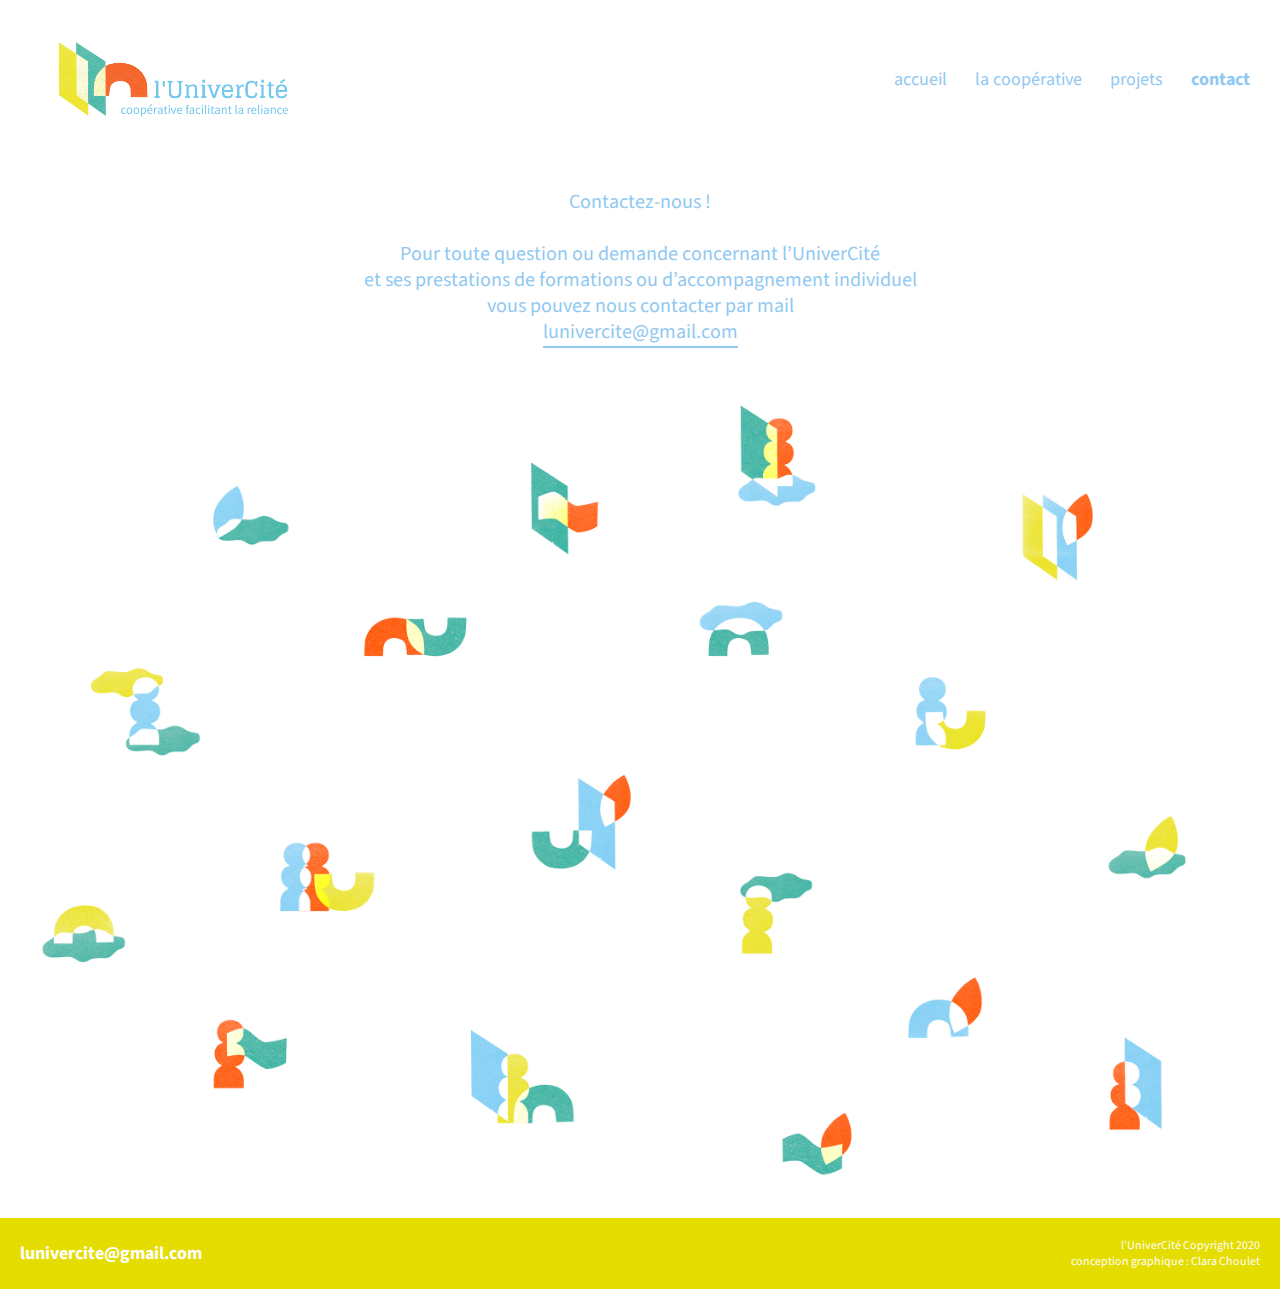
==== contact.html @ 1f80ed15 "ajout repository #2" ====
<!doctype html>
<html>
	<head>
		<meta charset="utf-8">
		<meta name="generator" content="SuperHi">
		<meta http-equiv="X-UA-Compatible" content="IE=edge">
		<meta name="viewport" content="width=device-width, initial-scale=1">
		<title>l'UniverCité</title>
		<meta name="description" content="coopérative facilitant la reliance">
		<meta property="og:title" content="l'UniverCité">
		<meta property="og:type" content="website">
		<meta property="og:url" content="___CURRENT_URL___">
		<meta property="og:description" content="coopérative facilitant la reliance">
		<meta property="og:image" content="___ROOT_HOST___/lunivercite.png">
		<link rel="stylesheet" href="_base.css">
		<link rel="stylesheet" href="_fonts.css">
		<link rel="stylesheet" href="style.css">
	</head>
	<body>
		<script src="superhi.js"></script>
		<header>
		  <h1><img src="./image/gif_site_univercite.gif" /></h1>

		  <nav>
		    <a href="index.html" >accueil</a>
		    <a href="cooperative.html"> la coopérative</a>
		    <a href="projets.html">projets</a>
		    <a href="contact.html" class="selected">contact</a>
		  </nav>
		</header>

		<section class="contact">
		<p>Contactez-nous !<br><br>
		 Pour toute question ou demande concernant l’UniverCité<br> et ses prestations de formations ou d’accompagnement individuel<br> vous pouvez nous contacter par mail<br> <a href="mailto:lunivercite@gmail.com">lunivercite@gmail.com</a>
		  </p>
		</section>

		<div class="contactImage">
		  <img src="./image/contact/lunivercite.png">
		</div>

		<footer>

		  <div>
		    <h2>
		      <a href="mailto:lunivercite@gmail.com" class="mailto">lunivercite@gmail.com</a>
		    </h2>
		  </div>

		  <div>
		    <p>
		      l'UniverCité Copyright 2020<br>
		    conception graphique : <a href="http://clarachoulet.com">Clara Choulet</a></p>
		  </div>
		</footer>

	</body>
</html>
---- _base.css ----
html, body, div, span, applet, object, iframe,
h1, h2, h3, h4, h5, h6, p, blockquote, pre,
a, abbr, acronym, address, big, cite, code,
del, dfn, em, img, ins, kbd, q, s, samp,
small, strike, strong, sub, sup, tt, var,
b, u, i, center,
dl, dt, dd, ol, ul, li,
fieldset, form, label, legend,
table, caption, tbody, tfoot, thead, tr, th, td,
article, aside, canvas, details, embed,
figure, figcaption, footer, header, hgroup,
menu, nav, output, ruby, section, summary,
time, mark, audio, video {
  margin: 0;
  padding: 0;
  border: 0;
  font-size: 100%;
  font: inherit;
  vertical-align: baseline;
}

article, aside, details, figcaption, figure,
footer, header, hgroup, menu, nav, section {
  display: block;
}
body {
  line-height: 1;
}
ol, ul {
  list-style: none;
}
blockquote, q {
  quotes: none;
}
blockquote:before, blockquote:after,
q:before, q:after {
  content: '';
  content: none;
}
table {
  border-collapse: collapse;
  border-spacing: 0;
}

img, iframe {
  vertical-align: bottom;
  max-width: 100%;
}

input, textarea, select {
  font: inherit;
}

* {
  -webkit-box-sizing: border-box;
  -moz-box-sizing: border-box;
  box-sizing: border-box;
  -webkit-font-smoothing: antialiased;
  text-rendering: optimizeLegibility;
}
---- _fonts.css ----
@import url(//fonts.googleapis.com/css?family=Source+Sans+Pro:400,700|Open+Sans:400,700);
---- style.css ----
body {
  font-family: Source Sans Pro;
  font-size: 16px;
  line-height: 1.3;
}

header {
  width: 100%;
  padding: 20px 30px 20px 20px;

  display: flex;
  justify-content: space-between;
  align-items: center;
}

header h1 {
  width: 300px;
  height: auto;
}

header nav {
  float: right;
}

header nav a {
  text-decoration: none;
  font-size: 18px;
  color: rgb(144, 200, 241);
  margin-left: 25px;
}

.selected {
  font-weight: 700;
}

header nav a:hover {
  color: rgb(94, 194, 154);
}

.intro {
  width: 100%;
  background-color: rgb(94, 194, 154);
}

.intro p {
  font-size: 20px;
  font-weight: 700;
  text-align: center;
  max-width: 600px;
  margin-left: auto;
  margin-right: auto;
  color: #fff;
  padding: 30px 30px 30px 30px;
}

.bienvenue {
  width: 100%;
  display: flex;
  flex-wrap: wrap;
  align-items: center;
  padding: 10px;
}

.imageBienvenue {
  width: 50%;
  text-align: center;
  transition: transform 0.3s ease;
}

.imageBienvenue:hover{
  transform: scale(1.1);
}

.texteBienvenue {
  width: 50%;
  background-color: #fff;
  color: rgb(144, 200, 241);
  font-size: 16px;
  padding: 10px 15px 20px 15px;
  font-weight: 700;
}

.texteBienvenue h2 {
  font-size: 20px;
  line-height: 3;
}

.citation {
  width: 100%;
  background-color: rgb(229, 220, 0);
}

.citation div p {
  font-size: 20px;
  font-weight: 700;
  text-align: center;
  max-width: 760px;
  margin-left: auto;
  margin-right: auto;
  color: #fff;
  padding: 30px 30px 30px 30px;
}

.totemsRoles {
  width: 100%;
  display: flex;
  flex-wrap: wrap;
    margin-top : 20px;

}

.totemsRoles div {
  width: 33.33%;
  text-align: center;
}

.totemsRoles div img {
  width: 100px;
  margin-left: auto;
  margin-right: auto;
  transition : transform 0.3s ease;
}
.totemsRoles div img:hover{
  transform: scale(1.3);
}

.roles {
  width: 100%;
  display: flex;
  flex-wrap: wrap;
}

.roles div {
  width: 33.33%;
  color: rgb(255, 72, 0);
  padding: 20px;
  font-weight: 700;
  text-align: center;
}

.roles div h3 {
  font-size: 20px;
}

.presentation {
  width: 100%;
  display: flex;
  flex-wrap: wrap;
  font-weight: 700;
}

.presentation h3 {
  font-size: 20px;
}

.presentationDemarche {
  width: 50%;
  background-color: rgb(144, 200, 241);
  color: #fff;
  padding: 20px;
}

.presentationAction {
  width: 50%;
  color: rgb(144, 200, 241);
  padding: 20px 40px 20px 20px;
}

footer {
  width: 100%;
  display: flex;
  flex-wrap: wrap;
  justify-content: space-between;
  align-items: center;
  color: #fff;
  background-color: rgb(229, 220, 0);
  padding: 20px;
}

footer div p {
  font-size: 12px;
  text-align: right;
}

.mailto {
  font-size: 18px;
  font-weight: 700;
    padding-bottom: 3px;

  transition: border-bottom 0.1s ease;
}

.mailto:hover{
  border-bottom: 2px solid #fff;

}

footer div a {
  text-decoration: none;
  color: #fff;
}



.introCoop{
  background-color: rgb(144, 200, 241);
  margin-bottom: 20px;
}

.introCoop div{
    max-width: 800px;
  margin-left: auto;
  margin-right: auto;
  padding: 30px;
}

.introCoop p{
  text-align: center;
  color: #fff;
  font-size: 18px;
  font-weight: 700;
}

.coop {
  display: flex;
  flex-wrap: wrap;
  justify-content: center;
  max-width: 900px;
  margin-right: auto;
  margin-left: auto;
}

.perso {
  margin: 15px;
  position: relative;

}

.perso img {
  max-height: 200px;

}

.overlay {
  opacity: 0;
  position: absolute;
  background-color: rgba(255, 72, 0, 0.7);
  width: 100%;
  height: 100%;
  left: 0;
  top: 0;
  padding: 15px;
  transition: opacity 0.5s cubic-bezier(0.4, 0, 0.2, 1);
}

.overlay h3 {
  color: #fff;
  font-weight: 700;
  font-size: 20px;
}

.perso:hover .overlay {
  opacity: 1;
}

.modal-background {
  position: fixed;
  top: 0;
  left: 0;
  width: 100%;
  height: 100%;
  background-color: rgba(255, 255, 255, 0.9);
}

.modal-close {
  position: fixed;
  right: 0px;
  top: 0px;
  color: rgb(144, 200, 241);
  font-weight: 900;
  padding: 20px;
  cursor: pointer;
  z-index: 3;
}

.modal-content {
position: absolute;
  top: 100px;
  left: 50%;
  max-width: 900px;
  width: 90%;
  transform: translateX(-50%);
  background-color: rgba(144, 200, 241, 0.9);
  padding: 50px 50px 40px 50px;
}

.modal-content {
  font-size: 18px;
  font-family: Open Sans;
  text-align: left;
  color: #fff;
}

.modal {
  display: none;
}

.introProjet div{
    max-width: 880px;
  margin-left: auto;
  margin-right: auto;
  padding: 30px;
}

.introProjet p{
  text-align: center;
  color: rgb(144, 200, 241);
  font-size: 18px;
  font-weight: 700;
}

.projet {
  display: flex;
  flex-wrap: wrap;
  width: 100%;
  font-weight: 500;
  color: #fff;
  min-height: 350px;
  justify-content: center;
  align-items: center;
  margin-bottom: 10px;
}

.projet h3 {
  font-size: 20px;
  font-weight: 700;
}

.imageProjet {
  align-items: center;
  width: 33.33%;
  background-color: #fff;
  text-align: center;
}



.texteProjet {
  width: 66.66%;
  padding: 10px;
  min-height: 200px;
  display: flex;
  flex-wrap: wrap;
  align-items: flex-start;
}

.texte1Projet {
  width: 50%;
  padding: 10px;
}

.texte2Projet {
  width: 50%;
  padding: 15px;
}

span {
  font-weight: 700;
}

.reference p {
  max-width: 550px;
  color: ;
  font-weight: 700;
  font-size: 18px;
  margin: 0 70px 30px 70px;
  transition: transform 0.5s ease;

}

.reference p:hover{
  transform : scale(1.15);
}

.reference span {
  font-weight: 500;
  font-size: 16px;
}

.gauche {
  float: left;
}
.droite {
  float: right;
  text-align: right;
}
.contact a {
  text-decoration: none;
  color: rgb(144, 200, 241);
  border-bottom: 2px solid rgb(144, 200, 241);
}

.contact a:hover {
  color: rgb(94, 194, 154);
  border-bottom: 2px solid rgb(94, 194, 154);
}

.contact {
  max-width: 600px;
  margin-left: auto;
  margin-right: auto;
  color: rgb(144, 200, 241);
  font-size: 20px;
  margin-top: 30px;
  text-align: center;
  margin-bottom: 20px;
}

.contactImage {
  max-width: 100%;
}

@media (max-width: 750px) {
  .overlay {
    display: none;
  }

  body {
    font-size: 14px;
    line-height: 1.2;
  }

  header {
    padding: 10px 15px 10px 10px;
    display: block;
    text-align: center;
  }

  header h1 {
    margin-left: auto;
    margin-right: auto;
  }

  header nav {
    float: none;
  }

  .intro {
    display: block;
    margin-top: 20px;
  }

  .intro p {
    font-size: 18px;
  }

  .bienvenue {
    width: 100%;
    display: block;
  }

  .imageBienvenue {
    width: 100%;
  }

  .texteBienvenue {
    width: 100%;
    padding: 20px 20px 30px 30px;
    text-align: center;
  }

  .texteBienvenue p {
    max-width: 500px;
    margin-left: auto;
    margin-right: auto;
  }

  .cooperative {
    display: block;
  }

  /*.perso{
  width: 100%;
  display: block;
}*/

  /*.photo{
  width: 100%;
}*/

  /*.bio{
  width: 100%;
  padding: 20px 50px 20px 20px;
}

  #barbara, #martine, #sebastien, #thomas{
    display: flex;
    flex-direction: column-reverse;
  }  */
}

@media (max-width: 650px) {
  .projet {
    display: block;
    width: 100%;
  }

  .imageProjet {
    width: 100%;
  }

  .imageProjet img {
    max-width: 350px;
    margin-left: auto;
    margin-right: auto;
  }

  .texteProjet {
    width: 100%;
  }

  .projetReverse {
    display: flex;
    flex-direction: column-reverse;
  }
}

@media (max-width: 550px) {
  header {
    padding: 10px 10px 10px 0;
  }

  header nav a {
    font-size: 16px;
    margin-left: 10px;
  }

  .intro p {
    font-size: 18px;
    max-width: 350px;
    padding: 15px;
  }

  .citation div p {
    font-size: 18px;
    max-width: 350px;
    padding: 15px;
  }

  .roles {
    width: 100%;
    display: block;
  }

  .roles div {
    width: 100%;
    padding: 15 px;
  }

  .roles div p {
    max-width: 350px;
    margin-left: auto;
    margin-right: auto;
  }

  .presentation {
    display: block;
  }

  .presentationDemarche {
    width: 100%;
    padding: 20px;
  }

  .presentationAction {
    width: 100%;
    padding: 20px;
  }
  footer {
    padding: 10px;
  }
  footer div p {
    font-size: 8px;
  }

  .mailto {
    font-size: 14px;
  }
  .liste {
    display: none;
  }

  .liste nav a {
    display: inline;
  }

  .introCoop div{
    padding: 15px;
  }

.modal-content {
  width: 90%;
  padding: 30px 30px 20px 30px;
}

  .projet h3 {
    font-size: 18px;
  }
  .imageProjet img {
    max-width: 280px;
  }
  .texteProjet {
    display: block;
  }

  .texte1Projet {
    width: 100%;
  }

  .texte2Projet {
    width: 100%;
  }

  .reference p {
    font-size: 16px;
    margin: 15px;
  }

.reference p:hover{
  transform : none;
}

  .reference span {
    font-weight: 500;
    font-size: 14px;
  }

  .contact {
    max-width: 260px;

    font-size: 14px;
    margin-top: 15px;

    margin-bottom: 10px;
  }
}

@media (max-width:340px){

    .intro p {
    font-size: 16px;
  }

  .texteBienvenue {
    padding: 10px 10px 15px 15px;
  }

   .citation div p {
    font-size: 16px;
    max-width: 350px;
    padding: 15px;
  }


}
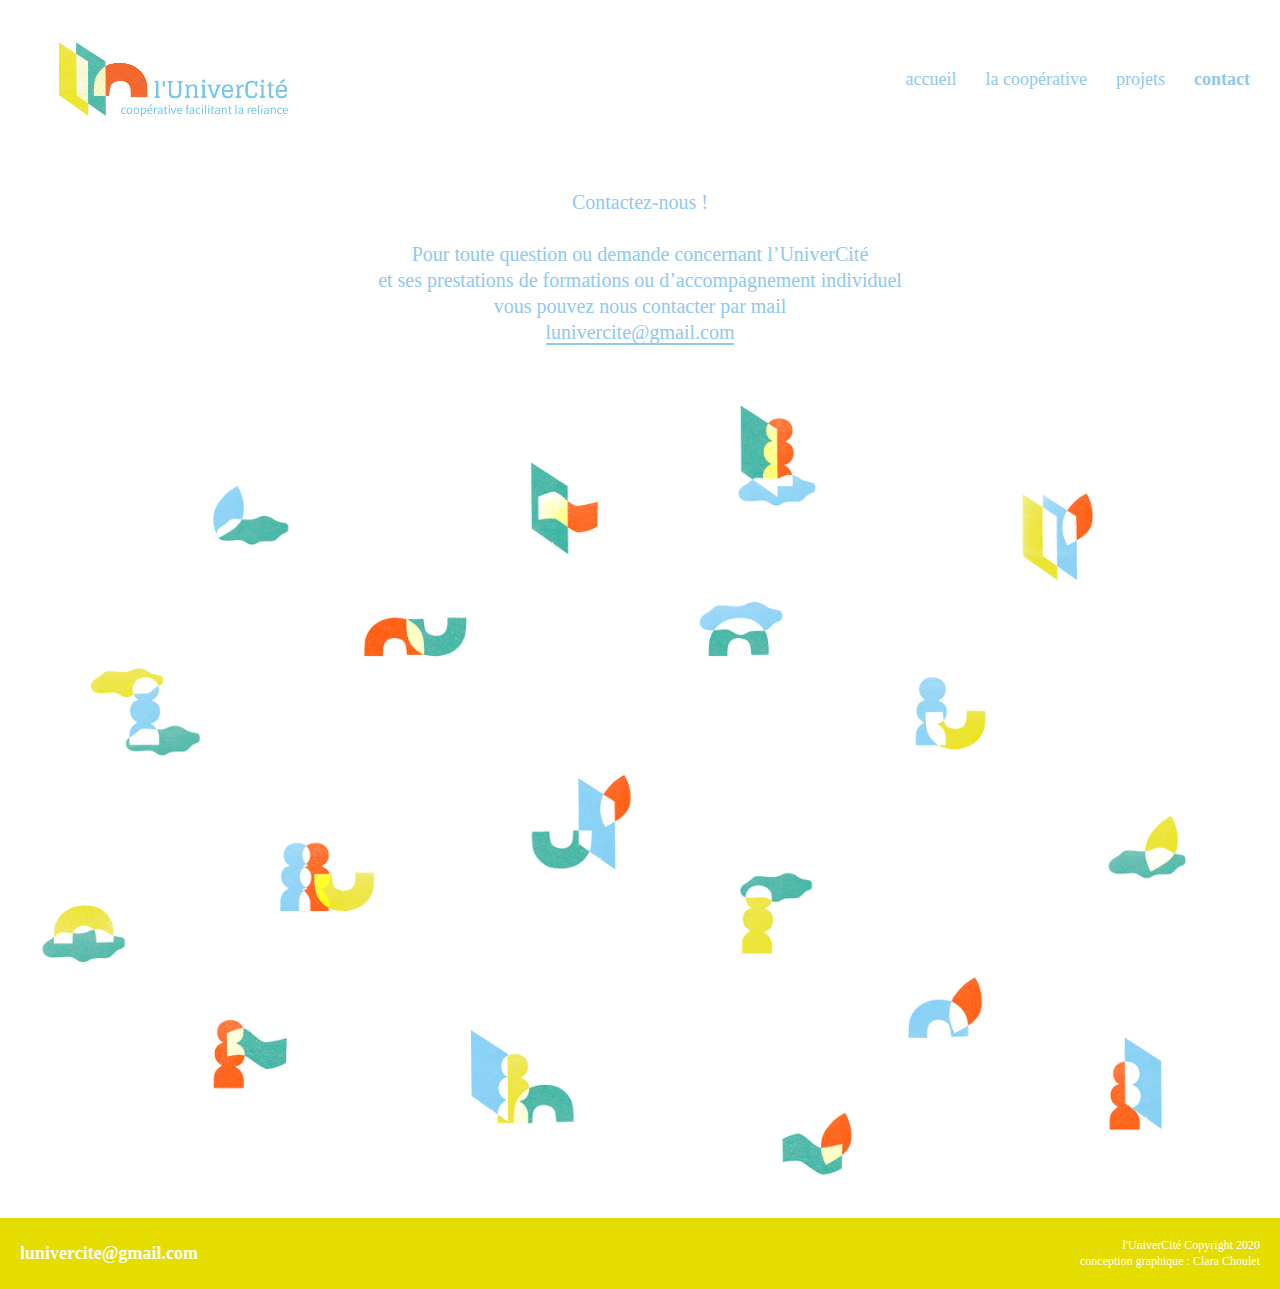
==== commit d21d8caf: "oubli ./ links JS" ====
--- a/contact.html
+++ b/contact.html
@@ -1,21 +1,46 @@
 <!doctype html>
 <html>
-	<head>
-		<meta charset="utf-8">
-		<meta name="generator" content="SuperHi">
-		<meta http-equiv="X-UA-Compatible" content="IE=edge">
-		<meta name="viewport" content="width=device-width, initial-scale=1">
-		<title>l'UniverCité</title>
-		<meta name="description" content="coopérative facilitant la reliance">
-		<meta property="og:title" content="l'UniverCité">
-		<meta property="og:type" content="website">
-		<meta property="og:url" content="___CURRENT_URL___">
-		<meta property="og:description" content="coopérative facilitant la reliance">
-		<meta property="og:image" content="___ROOT_HOST___/lunivercite.png">
-		<link rel="stylesheet" href="_base.css">
-		<link rel="stylesheet" href="_fonts.css">
-		<link rel="stylesheet" href="style.css">
-	</head>
+<head>
+	<meta charset="utf-8">
+
+	<link rel="stylesheet" href="./style.css" media="screen" charset="utf-8">
+	<script type="text/javascript" src="./jquery.js"></script>
+	<script type="text/javascript" src="./modal.js"></script>
+
+	<meta name="viewport" content="width=device-width, initial-scale=1">
+
+	<link rel="icon" href="./favicon.png" >
+	<title>l'UniverCité — Coopérative facilitant la reliance</title>
+
+	<meta name="title" content="l'UniverCité">
+	<meta name="description" content="Coopérative facilitant la reliance" />
+
+	<meta name="twitter:title" content="l'UniverCité">
+	<meta name="twitter:description" content="Coopérative facilitant la reliance">
+
+	<meta property="og:title" content="l'UniverCité">
+	<meta property="og:type" content="article">
+	<meta property="og:url" content="http://clarachoulet.com">
+	<meta property="og:description" content="Coopérative facilitant la reliance">
+	<meta property="og:site_name" content="l'UniverCité">
+
+	<meta name="Language" content="fr">
+	<meta name="Identifier-Url" content="www.lunivercite.org">
+	<meta name="rating" content="general">
+	<meta name="expires" content="never" >
+	<meta name="document-rating" content="Safe for Kids" >
+	<meta name="document-distribution" content="Global" >
+	<meta name="Robots" content="index, follow, all">
+	<meta name="cache-control" content="Public" >
+	<meta name="keywords" content="cooperative, reliance, management">
+
+</head>
+
+
+
+
+
+
 	<body>
 		<script src="superhi.js"></script>
 		<header>
--- a/style.css
+++ b/style.css
@@ -1,3 +1,73 @@
+html, body, div, span, applet, object, iframe,
+h1, h2, h3, h4, h5, h6, p, blockquote, pre,
+a, abbr, acronym, address, big, cite, code,
+del, dfn, em, img, ins, kbd, q, s, samp,
+small, strike, strong, sub, sup, tt, var,
+b, u, i, center,
+dl, dt, dd, ol, ul, li,
+fieldset, form, label, legend,
+table, caption, tbody, tfoot, thead, tr, th, td,
+article, aside, canvas, details, embed,
+figure, figcaption, footer, header, hgroup,
+menu, nav, output, ruby, section, summary,
+time, mark, audio, video {
+  margin: 0;
+  padding: 0;
+  border: 0;
+  font-size: 100%;
+  font: inherit;
+  vertical-align: baseline;
+}
+
+article, aside, details, figcaption, figure,
+footer, header, hgroup, menu, nav, section {
+  display: block;
+}
+body {
+  line-height: 1;
+}
+ol, ul {
+  list-style: none;
+}
+blockquote, q {
+  quotes: none;
+}
+blockquote:before, blockquote:after,
+q:before, q:after {
+  content: '';
+  content: none;
+}
+table {
+  border-collapse: collapse;
+  border-spacing: 0;
+}
+
+img, iframe {
+  vertical-align: bottom;
+  max-width: 100%;
+}
+
+input, textarea, select {
+  font: inherit;
+}
+
+* {
+  -webkit-box-sizing: border-box;
+  -moz-box-sizing: border-box;
+  box-sizing: border-box;
+  -webkit-font-smoothing: antialiased;
+  text-rendering: optimizeLegibility;
+}
+
+
+
+@import url(//fonts.googleapis.com/css?family=Source+Sans+Pro:400,700|Open+Sans:400,700);
+
+
+
+
+
+
 body {
   font-family: Source Sans Pro;
   font-size: 16px;
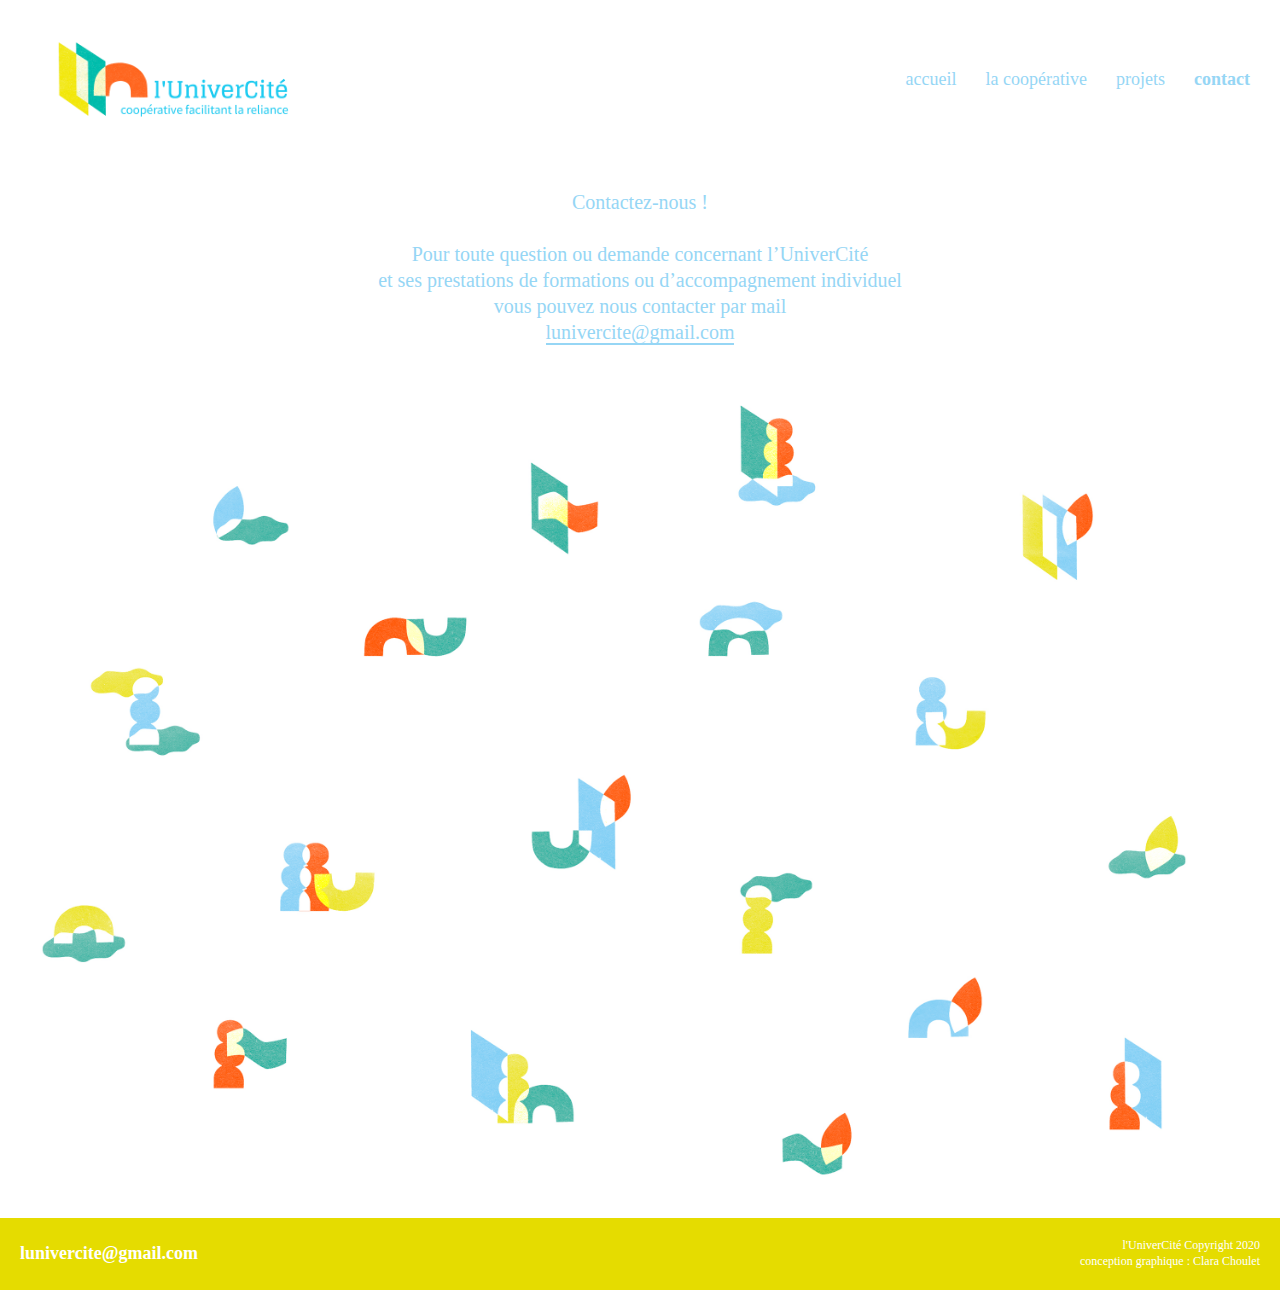
==== commit 81d25616: "amérlioration referencement" ====
--- a/contact.html
+++ b/contact.html
@@ -4,25 +4,23 @@
 	<meta charset="utf-8">
 
 	<link rel="stylesheet" href="./style.css" media="screen" charset="utf-8">
-	<script type="text/javascript" src="./jquery.js"></script>
-	<script type="text/javascript" src="./modal.js"></script>
 
 	<meta name="viewport" content="width=device-width, initial-scale=1">
 
-	<link rel="icon" href="./favicon.png" >
+	<link rel="icon" href="./image/favicon.png" >
 	<title>l'UniverCité — Coopérative facilitant la reliance</title>
 
-	<meta name="title" content="l'UniverCité">
+	<meta name="title" content="l'UniverCité — Contact">
 	<meta name="description" content="Coopérative facilitant la reliance" />
 
 	<meta name="twitter:title" content="l'UniverCité">
-	<meta name="twitter:description" content="Coopérative facilitant la reliance">
+	<meta name="twitter:description" content="Coopérative facilitant la reliance dans l'Allier">
 
 	<meta property="og:title" content="l'UniverCité">
 	<meta property="og:type" content="article">
-	<meta property="og:url" content="http://clarachoulet.com">
-	<meta property="og:description" content="Coopérative facilitant la reliance">
-	<meta property="og:site_name" content="l'UniverCité">
+	<meta property="og:url" content="http://lunivercite.org/contact.html">
+	<meta property="og:description" content="Coopérative facilitant la reliance dans l'Allier">
+	<meta property="og:site_name" content="l'UniverCité — Coopérative facilitant la reliance dans l'Allier">
 
 	<meta name="Language" content="fr">
 	<meta name="Identifier-Url" content="www.lunivercite.org">
@@ -32,7 +30,7 @@
 	<meta name="document-distribution" content="Global" >
 	<meta name="Robots" content="index, follow, all">
 	<meta name="cache-control" content="Public" >
-	<meta name="keywords" content="cooperative, reliance, management">
+	<meta name="keywords" content="l'univercité, univercité, cooperative, facilitant, reliance, management, org, association, moulins, allier, yzeure, formation">
 
 </head>
 
@@ -42,15 +40,14 @@
 
 
 	<body>
-		<script src="superhi.js"></script>
 		<header>
-		  <h1><img src="./image/gif_site_univercite.gif" /></h1>
+		  <h1><img src="./image/gif_site_univercite.gif" alt="logo animé de la coopérative de l'UniverCité"/></h1>
 
 		  <nav>
-		    <a href="index.html" >accueil</a>
-		    <a href="cooperative.html"> la coopérative</a>
-		    <a href="projets.html">projets</a>
-		    <a href="contact.html" class="selected">contact</a>
+		    <a href="./index.html" >accueil</a>
+		    <a href="./cooperative.html"> la coopérative</a>
+		    <a href="./projets.html">projets</a>
+		    <a href="./contact.html" class="selected">contact</a>
 		  </nav>
 		</header>
 
@@ -61,7 +58,7 @@
 		</section>
 
 		<div class="contactImage">
-		  <img src="./image/contact/lunivercite.png">
+		  <img src="./image/contact/lunivercite.png" alt="visuel illustrant différentes associations de compétences au sein de la coopérative de l'UniverCité">
 		</div>
 
 		<footer>
--- a/style.css
+++ b/style.css
@@ -95,7 +95,7 @@
 header nav a {
   text-decoration: none;
   font-size: 18px;
-  color: rgb(144, 200, 241);
+  color: rgb(150, 214, 245);
   margin-left: 25px;
 }
 
@@ -144,7 +144,7 @@
 .texteBienvenue {
   width: 50%;
   background-color: #fff;
-  color: rgb(144, 200, 241);
+  color: rgb(150, 214, 245);
   font-size: 16px;
   padding: 10px 15px 20px 15px;
   font-weight: 700;
@@ -225,14 +225,14 @@
 
 .presentationDemarche {
   width: 50%;
-  background-color: rgb(144, 200, 241);
+  background-color: rgb(150, 214, 245);
   color: #fff;
   padding: 20px;
 }
 
 .presentationAction {
   width: 50%;
-  color: rgb(144, 200, 241);
+  color: rgb(150, 214, 245);
   padding: 20px 40px 20px 20px;
 }
 
@@ -273,7 +273,7 @@
 
 
 .introCoop{
-  background-color: rgb(144, 200, 241);
+  background-color: rgb(150, 214, 245);
   margin-bottom: 20px;
 }
 
@@ -346,7 +346,7 @@
   position: fixed;
   right: 0px;
   top: 0px;
-  color: rgb(144, 200, 241);
+  color: rgb(150, 214, 245);
   font-weight: 900;
   padding: 20px;
   cursor: pointer;
@@ -360,7 +360,7 @@
   max-width: 900px;
   width: 90%;
   transform: translateX(-50%);
-  background-color: rgba(144, 200, 241, 0.9);
+  background-color: rgba(150, 214, 245, 0.9);
   padding: 50px 50px 40px 50px;
 }
 
@@ -384,7 +384,7 @@
 
 .introProjet p{
   text-align: center;
-  color: rgb(144, 200, 241);
+  color: rgb(150, 214, 245);
   font-size: 18px;
   font-weight: 700;
 }
@@ -466,8 +466,8 @@
 }
 .contact a {
   text-decoration: none;
-  color: rgb(144, 200, 241);
-  border-bottom: 2px solid rgb(144, 200, 241);
+  color: rgb(150, 214, 245);
+  border-bottom: 2px solid rgb(150, 214, 245);
 }
 
 .contact a:hover {
@@ -479,7 +479,7 @@
   max-width: 600px;
   margin-left: auto;
   margin-right: auto;
-  color: rgb(144, 200, 241);
+  color: rgb(150, 214, 245);
   font-size: 20px;
   margin-top: 30px;
   text-align: center;
